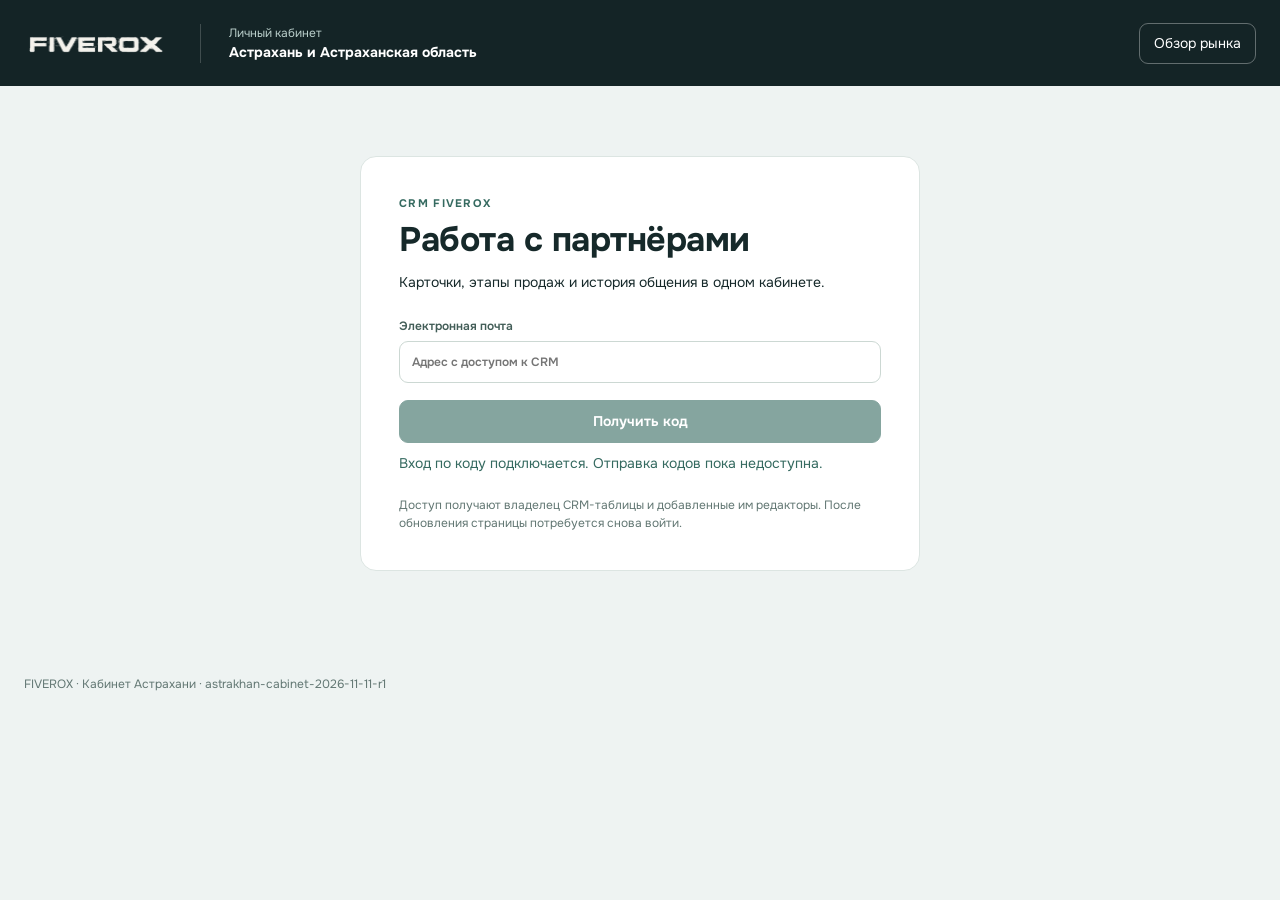
==== cabinet.html @ 1f2f1e9c "Add Astrakhan CRM cabinet, email login interface and server source" ====
<!doctype html>
<html lang="ru">
<head>
<meta charset="utf-8"><meta name="viewport" content="width=device-width,initial-scale=1">
<meta name="robots" content="noindex,nofollow"><meta name="referrer" content="no-referrer">
<title>Личный кабинет · FIVEROX Астрахань</title>
<link rel="stylesheet" href="cabinet.css"><script src="crm-config.js" defer></script><script src="cabinet.js" defer></script>
</head>
<body>
<a class="skip" href="#main">Перейти к содержимому</a>
<header class="bar"><div class="container brand"><a href="./index.html" aria-label="FIVEROX, обзор рынка"><img src="fiverox-logo.png" alt="FIVEROX" width="148" height="22"></a><div><span>Личный кабинет</span><strong>Астрахань и Астраханская область</strong></div><a class="back" href="./index.html#market">Обзор рынка</a></div></header>
<main id="main" class="container">
 <section id="login" class="login panel">
  <div class="eyebrow">CRM FIVEROX</div><h1>Работа с партнёрами</h1><p>Карточки, этапы продаж и история общения в одном кабинете.</p>
  <form id="requestCode"><label>Электронная почта<input name="email" type="email" autocomplete="email" maxlength="254" required placeholder="Адрес с доступом к CRM"></label><button class="primary" type="submit">Получить код</button></form>
  <form id="verifyCode" hidden><p id="destination"></p><label>Код из письма<input name="code" type="text" inputmode="numeric" autocomplete="one-time-code" pattern="[0-9]{8}" maxlength="8" required></label><div class="actions"><button class="primary" type="submit">Войти в кабинет</button><button type="button" id="changeEmail">Другой адрес</button><button type="button" id="resend">Отправить ещё раз</button></div></form>
  <p id="loginStatus" class="status" role="status"></p><p class="muted">Доступ получают владелец CRM-таблицы и добавленные им редакторы. После обновления страницы потребуется снова войти.</p>
 </section>
 <section id="workspace" hidden>
  <div class="heading"><div><div class="eyebrow">Кабинет менеджера</div><h1>Партнёры Астрахани</h1><p id="identity" class="muted"></p></div><div class="actions"><a id="crmSheet" class="button" hidden target="_blank" rel="noopener">Открыть CRM-таблицу</a><button id="refresh" type="button">Обновить</button><button id="logout" type="button">Выйти</button></div></div>
  <div id="metrics" class="metrics" aria-live="polite"></div>
  <section class="panel controls"><div class="toolbar"><div class="views" role="group" aria-label="Вид CRM"><button id="listMode" type="button" aria-pressed="true">Список</button><button id="boardMode" type="button" aria-pressed="false">Воронка</button><button id="queueMode" type="button" aria-pressed="false">Очередь</button><button id="auditMode" type="button" aria-pressed="false">Журнал</button></div><span id="count" class="muted"></span></div>
   <div class="filters"><label>Поиск<input id="search" type="search" placeholder="Название, город или ID"></label><label>Этап<select id="stageFilter"><option value="">Все этапы</option></select></label><label>Ответственный<select id="managerFilter"><option value="">Все менеджеры</option></select></label><label>Следующее действие<select id="dueFilter"><option value="">Все даты</option><option value="late">Просрочено</option><option value="today">Сегодня</option><option value="planned">Запланировано</option><option value="none">Без срока</option></select></label><label>Профиль<select id="qualificationFilter"><option value="">Вся база</option><option value="Подтверждено">Подтверждённые</option><option value="Кандидат">Кандидаты</option></select></label></div>
  </section>
  <p id="workspaceStatus" class="status" role="status"></p>
  <div id="layout" class="layout"><section id="results" class="panel results" aria-label="Точки CRM"></section><section id="record" class="panel editor-panel" hidden aria-label="Карточка CRM">
   <div class="toolbar"><h2 id="company" tabindex="-1"></h2><button id="reloadCard" type="button">Перечитать</button></div><p id="companyMeta" class="muted"></p><div id="contacts" class="contacts"></div><p id="cardFacts" class="muted"></p>
   <form id="editForm" class="edit-form">
    <div class="grid"><label>Этап<select name="stage" required></select></label><label>Ответственный<input name="manager" maxlength="254"></label><label>Приоритет<select name="priority"></select></label><label>Срок следующего действия<input name="due" type="date"></label></div>
    <label>Следующее действие<input name="next" maxlength="500"></label>
    <div class="grid"><label>Контактное лицо<input name="contact" maxlength="254"></label><label>Должность<input name="position" maxlength="254"></label><label>План первой сделки, ₽<input name="amount" type="number" min="0" max="1000000000000" step="0.01"></label><label>План закрытия<input name="closeDate" type="date"></label><label>Дата первой покупки<input name="purchaseDate" type="date"></label><label>Сумма первой покупки, ₽<input name="purchaseAmount" type="number" min="0" max="1000000000000" step="0.01"></label></div>
    <label>Причина отказа<input name="reason" maxlength="500"></label><label>Комментарий менеджера<textarea name="note" rows="3" maxlength="3000"></textarea></label>
    <div class="actions"><button class="primary" type="submit">Сохранить карточку</button><button id="discard" type="button">Отменить правки</button></div>
   </form><p id="cardStatus" class="status" role="status"></p><button id="retry" type="button" hidden>Повторить ту же операцию</button>
   <details id="historySection" open><summary>История общения</summary><form id="activityForm"><div class="grid"><label>Канал<select name="channel" required></select></label><label>Результат<select name="result" required></select></label></div><label>Суть разговора<textarea name="note" rows="2" maxlength="3000"></textarea></label><button type="submit">Записать касание</button></form><div id="history"></div></details>
   <details><summary>Изменения этой карточки</summary><div id="cardAudit"></div></details>
  </section></div>
  <section id="auditPanel" class="panel" hidden><h2>Журнал изменений</h2><p class="muted">Здесь отображаются изменения через кабинет. Прямые правки в Google Таблицах могут обходить этот журнал.</p><div id="auditEntries"></div></section>
  <details id="admin" class="panel admin" hidden><summary>Доступ и диагностика</summary><p>Выдайте менеджеру права редактора в закрытой CRM-таблице. Для отзыва удалите его доступ к файлу. Следующий запрос кабинета проверит актуальные права.</p><button type="button" id="diagnostics">Проверить отправку кодов</button><div id="diagnosticEntries"></div></details>
 </section>
</main>
<footer class="container muted">FIVEROX · Кабинет Астрахани · <span id="release"></span></footer>
</body></html>
---- cabinet.css ----
@font-face{font-family:Onest;src:url('onest-variable.ttf') format('truetype');font-weight:100 900;font-display:swap}
:root{font:14px/1.5 Onest,Arial,sans-serif;color:#16292a;background:#eef3f2;--green:#356a60;--line:#dce5e2;--muted:#627773}
*{box-sizing:border-box}body{margin:0}a{color:var(--green)}.container{width:min(1440px,calc(100% - 48px));margin:auto}.bar{background:#142426;color:white}.brand{display:flex;align-items:center;gap:28px;min-height:86px}.brand>div{display:grid;border-left:1px solid #ffffff30;padding-left:28px}.brand span{font-size:12px;color:#b9ceca}.brand strong{font-size:14px}.brand img{display:block;max-width:148px;object-fit:contain}.back{margin-left:auto;color:white;text-decoration:none;border:1px solid #ffffff55;border-radius:9px;padding:9px 14px}
h1,h2,h3,p{margin:0}h1{font-size:29px;line-height:1.2;letter-spacing:-.5px}h2{font-size:21px}h3{font-size:15px}.eyebrow{text-transform:uppercase;font-size:11px;letter-spacing:1.3px;font-weight:700;color:var(--green);margin-bottom:8px}.panel{background:white;border:1px solid var(--line);border-radius:16px;padding:23px;min-width:0}.muted{color:var(--muted);font-size:12px}.status{min-height:1.5em;margin:10px 0;color:#356a60;white-space:pre-wrap;overflow-wrap:anywhere}.status.error{color:#ad3333}.login{max-width:560px;margin:70px auto 80px;padding:38px}.login h1{font-size:34px;margin-bottom:12px}.login>p{margin-bottom:22px}.login form{display:grid;gap:17px;margin-top:24px}.login .muted{margin:18px 0 0}
input,select,textarea,button{font:inherit}label{display:grid;gap:6px;font-size:12px;font-weight:600;color:#425d57}input,select,textarea{width:100%;min-width:0;padding:11px 12px;border:1px solid #ccd8d3;border-radius:9px;background:white;color:#16292a}textarea{resize:vertical}button,.button{border:1px solid #cad8d2;border-radius:9px;background:#f9fbfa;color:#285b50;padding:10px 14px;font-weight:650;text-decoration:none;cursor:pointer;display:inline-block}button.primary{background:var(--green);color:white;border-color:var(--green)}button:hover,.button:hover{filter:brightness(.97)}button:disabled{cursor:wait;opacity:.6}:focus-visible{outline:3px solid #65a191;outline-offset:3px}.actions{display:flex;gap:9px;align-items:center;flex-wrap:wrap}.heading{display:flex;justify-content:space-between;gap:20px;align-items:center;margin:32px 0 20px}.heading .muted{margin-top:8px}
.metrics{display:grid;grid-template-columns:repeat(5,minmax(0,1fr));gap:12px;margin-bottom:20px}.metric{padding:16px 20px;background:white;border:1px solid var(--line);border-radius:12px}.metric span{display:block;color:var(--muted);font-size:12px}.metric strong{font-size:27px}.toolbar{display:flex;align-items:center;justify-content:space-between;gap:12px;flex-wrap:wrap}.views{display:flex;gap:6px}.views button[aria-pressed=true]{background:#dcebe6;border-color:#9cbdb0;color:#21483d}.filters{display:grid;grid-template-columns:1.6fr 1fr 1fr 1fr 1fr;gap:12px;margin-top:18px}.layout{display:grid;grid-template-columns:minmax(300px,.7fr) minmax(0,1.3fr);gap:18px;margin:16px 0}.layout.board-layout{grid-template-columns:1fr}.results{max-height:850px;overflow:auto;padding:16px}.record-button{display:block;width:100%;text-align:left;background:white;border:1px solid var(--line);padding:14px;margin-bottom:8px;font-weight:400}.record-button strong{display:block;font-size:15px;color:#172e29}.record-button p{font-size:12px;color:#627773;margin-top:5px}.record-button[aria-current=true]{background:#e7f1ed;border-color:#83af9e}.record-button.draggable{cursor:grab}.pill{display:inline-block;padding:2px 7px;border-radius:12px;background:#eef4f1;color:#42645a;font-size:11px;margin-top:6px}.pill.late{background:#f9e9e8;color:#973d36}.pill.today{background:#fff2d7;color:#846120}
.board{display:grid;grid-auto-flow:column;grid-auto-columns:minmax(200px,1fr);gap:12px;overflow:auto;padding-bottom:10px}.column{background:#f3f7f5;border:1px solid var(--line);border-radius:12px;padding:10px;min-height:210px}.column h3{display:flex;justify-content:space-between;gap:12px;min-height:52px}.column h3 span{font-size:12px;font-weight:500}.column.drop-target{outline:2px solid var(--green)}.column-list{max-height:390px;overflow:auto}.column .record-button{padding:10px}.board-layout .results{max-height:none}.editor-panel .toolbar{margin-bottom:10px}.editor-panel p{margin-top:10px}.contacts{display:flex;gap:12px;flex-wrap:wrap;margin-top:12px;overflow-wrap:anywhere}.edit-form{display:grid;gap:13px;margin-top:18px}.grid{display:grid;grid-template-columns:1fr 1fr;gap:13px}details{border-top:1px solid var(--line);padding-top:16px;margin-top:20px}summary{cursor:pointer;font-weight:700}details form{display:grid;gap:12px;margin:16px 0}.history-entry,.audit-entry{padding:14px 0;border-bottom:1px solid var(--line);overflow-wrap:anywhere}.history-entry p,.audit-entry p{white-space:pre-wrap;margin-top:5px}.audit-entry ul{padding-left:18px;margin:8px 0 0}.admin{margin:18px 0;background:white}.admin p{margin:15px 0;max-width:950px}.empty{padding:30px 10px;color:var(--muted)}footer{padding:24px 0 38px}.skip{position:absolute;left:-9999px}.skip:focus{left:10px;top:10px;background:white;padding:8px;z-index:99}[hidden]{display:none!important}
@media(max-width:1000px){.filters{grid-template-columns:repeat(3,minmax(0,1fr))}.layout{grid-template-columns:1fr}.results{max-height:360px}.board-layout .results{max-height:none}.metrics{grid-template-columns:repeat(3,minmax(0,1fr))}.heading{align-items:flex-start;flex-direction:column}}
@media(max-width:600px){.container{width:calc(100% - 28px)}.brand{gap:14px;min-height:76px;flex-wrap:wrap;padding:16px 0}.brand>div{border:0;padding:0}.brand img{width:115px}.brand span{font-size:10px}.brand strong{font-size:11px}.back{width:100%;text-align:center;padding:6px}.login{margin:24px auto;padding:24px}.login h1{font-size:28px}.filters,.grid{grid-template-columns:1fr}.metrics{grid-template-columns:1fr 1fr}.metric{padding:12px}.metric strong{font-size:24px}.views{width:100%;overflow:auto}.views button{white-space:nowrap;padding:9px 12px}.panel{padding:16px}.heading h1{font-size:26px}.heading .actions{width:100%}.heading .actions>*{flex:1;text-align:center}.board{grid-auto-columns:220px}.column-list{max-height:380px}.toolbar h2{font-size:20px}.status{font-size:13px}}
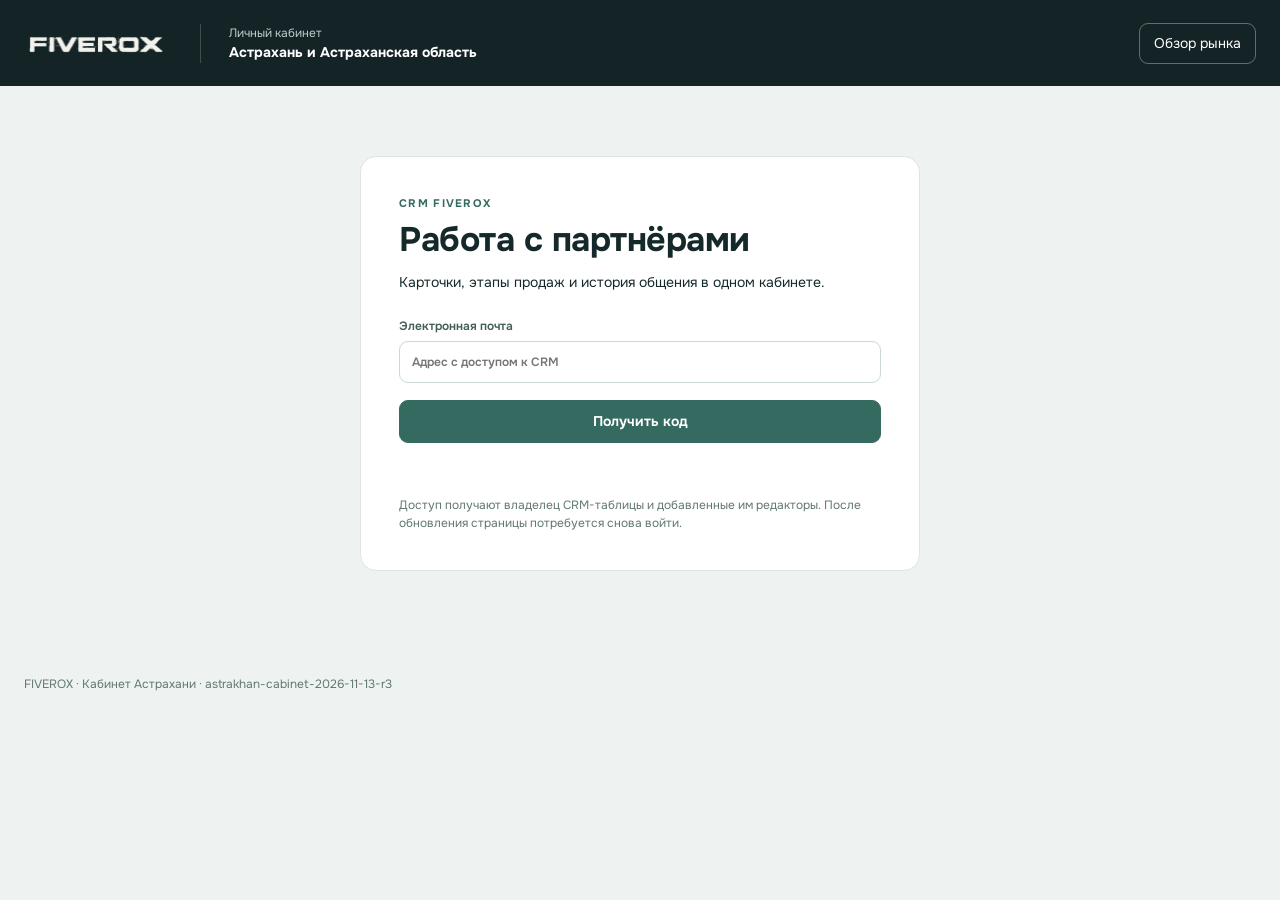
==== commit 6e2aed5a: "Keep card state on refresh and recover interrupted CRM writes" ====
--- a/cabinet.html
+++ b/cabinet.html
@@ -23,6 +23,7 @@
    <div class="filters"><label>Поиск<input id="search" type="search" placeholder="Название, город или ID"></label><label>Этап<select id="stageFilter"><option value="">Все этапы</option></select></label><label>Ответственный<select id="managerFilter"><option value="">Все менеджеры</option></select></label><label>Следующее действие<select id="dueFilter"><option value="">Все даты</option><option value="late">Просрочено</option><option value="today">Сегодня</option><option value="planned">Запланировано</option><option value="none">Без срока</option></select></label><label>Профиль<select id="qualificationFilter"><option value="">Вся база</option><option value="Подтверждено">Подтверждённые</option><option value="Кандидат">Кандидаты</option></select></label></div>
   </section>
   <p id="workspaceStatus" class="status" role="status"></p>
+  <div id="recovery" class="actions" hidden><button id="recover" type="button">Проверить результат</button><button id="retry" type="button" hidden>Подтвердить сохранение</button></div>
   <div id="layout" class="layout"><section id="results" class="panel results" aria-label="Точки CRM"></section><section id="record" class="panel editor-panel" hidden aria-label="Карточка CRM">
    <div class="toolbar"><h2 id="company" tabindex="-1"></h2><button id="reloadCard" type="button">Перечитать</button></div><p id="companyMeta" class="muted"></p><div id="contacts" class="contacts"></div><p id="cardFacts" class="muted"></p>
    <form id="editForm" class="edit-form">
@@ -31,7 +32,7 @@
     <div class="grid"><label>Контактное лицо<input name="contact" maxlength="254"></label><label>Должность<input name="position" maxlength="254"></label><label>План первой сделки, ₽<input name="amount" type="number" min="0" max="1000000000000" step="0.01"></label><label>План закрытия<input name="closeDate" type="date"></label><label>Дата первой покупки<input name="purchaseDate" type="date"></label><label>Сумма первой покупки, ₽<input name="purchaseAmount" type="number" min="0" max="1000000000000" step="0.01"></label></div>
     <label>Причина отказа<input name="reason" maxlength="500"></label><label>Комментарий менеджера<textarea name="note" rows="3" maxlength="3000"></textarea></label>
     <div class="actions"><button class="primary" type="submit">Сохранить карточку</button><button id="discard" type="button">Отменить правки</button></div>
-   </form><p id="cardStatus" class="status" role="status"></p><button id="retry" type="button" hidden>Повторить ту же операцию</button>
+   </form><p id="cardStatus" class="status" role="status"></p>
    <details id="historySection" open><summary>История общения</summary><form id="activityForm"><div class="grid"><label>Канал<select name="channel" required></select></label><label>Результат<select name="result" required></select></label></div><label>Суть разговора<textarea name="note" rows="2" maxlength="3000"></textarea></label><button type="submit">Записать касание</button></form><div id="history"></div></details>
    <details><summary>Изменения этой карточки</summary><div id="cardAudit"></div></details>
   </section></div>
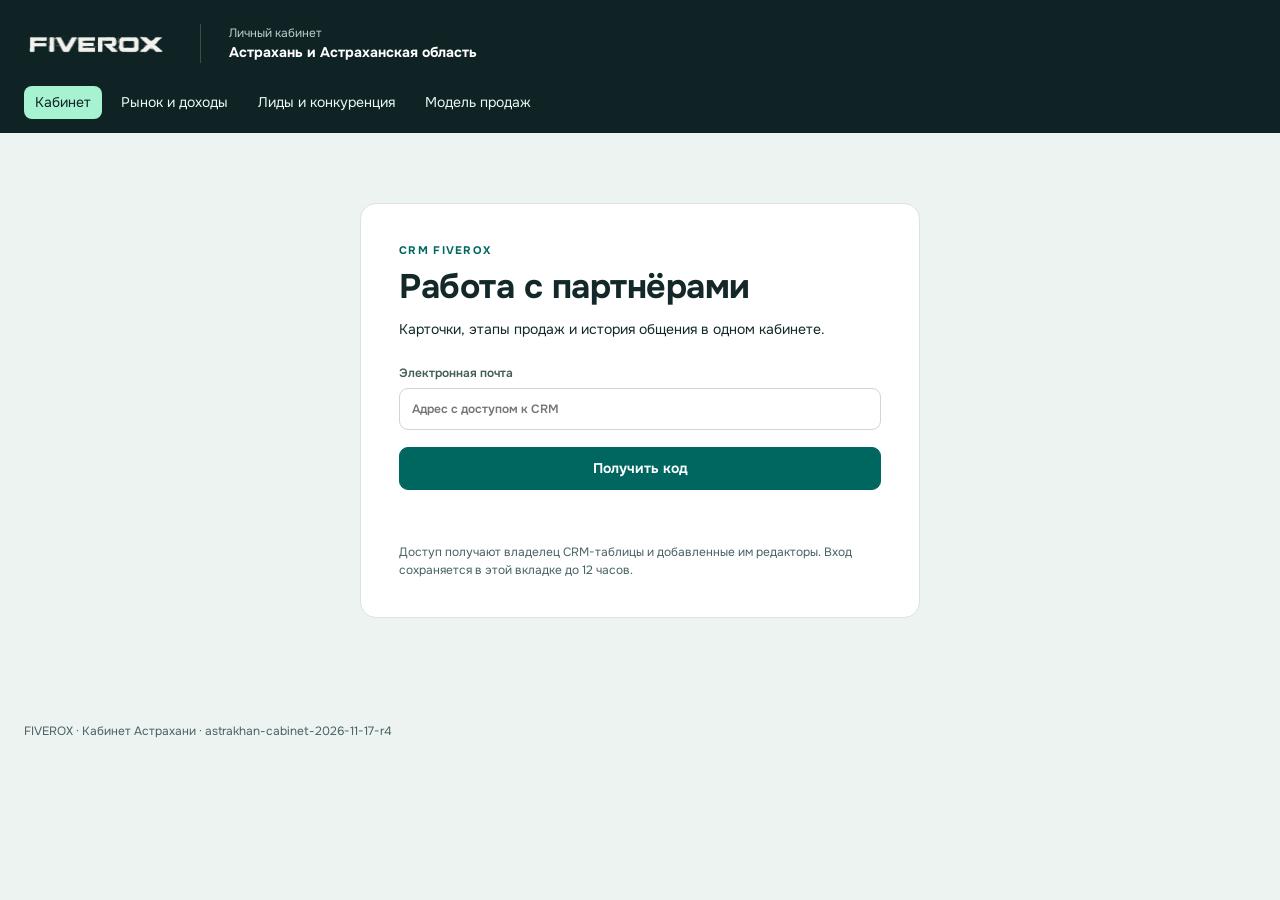
==== commit c27eb26c: "Ускорить кабинет Астрахани и связать его с исследованием" ====
--- a/cabinet.html
+++ b/cabinet.html
@@ -4,17 +4,28 @@
 <meta charset="utf-8"><meta name="viewport" content="width=device-width,initial-scale=1">
 <meta name="robots" content="noindex,nofollow"><meta name="referrer" content="no-referrer">
 <title>Личный кабинет · FIVEROX Астрахань</title>
-<link rel="stylesheet" href="cabinet.css"><script src="crm-config.js" defer></script><script src="cabinet.js" defer></script>
+<link rel="stylesheet" href="cabinet.css?v=r4"><script src="crm-config.js?v=r4" defer></script><script src="cabinet.js?v=r4" defer></script>
 </head>
 <body>
 <a class="skip" href="#main">Перейти к содержимому</a>
-<header class="bar"><div class="container brand"><a href="./index.html" aria-label="FIVEROX, обзор рынка"><img src="fiverox-logo.png" alt="FIVEROX" width="148" height="22"></a><div><span>Личный кабинет</span><strong>Астрахань и Астраханская область</strong></div><a class="back" href="./index.html#market">Обзор рынка</a></div></header>
+<header class="bar">
+ <div class="container brand"><a href="./index.html" aria-label="FIVEROX, обзор рынка"><img src="fiverox-logo.png" alt="FIVEROX" width="148" height="22"></a><div><span>Личный кабинет</span><strong>Астрахань и Астраханская область</strong></div></div>
+ <nav class="container sections" aria-label="Разделы FIVEROX">
+  <a href="#crm" data-section="crm">Кабинет</a>
+  <a href="#market" data-section="market">Рынок и доходы</a>
+  <a href="#leads" data-section="leads">Лиды и конкуренция</a>
+  <a href="#model" data-section="model">Модель продаж</a>
+ </nav>
+</header>
+<section id="research" hidden aria-label="Исследование Астрахани">
+ <iframe id="researchFrame" title="Рынок, лиды и модель продаж Астрахани" referrerpolicy="no-referrer" sandbox="allow-scripts allow-popups allow-popups-to-escape-sandbox"></iframe>
+</section>
 <main id="main" class="container">
  <section id="login" class="login panel">
   <div class="eyebrow">CRM FIVEROX</div><h1>Работа с партнёрами</h1><p>Карточки, этапы продаж и история общения в одном кабинете.</p>
   <form id="requestCode"><label>Электронная почта<input name="email" type="email" autocomplete="email" maxlength="254" required placeholder="Адрес с доступом к CRM"></label><button class="primary" type="submit">Получить код</button></form>
   <form id="verifyCode" hidden><p id="destination"></p><label>Код из письма<input name="code" type="text" inputmode="numeric" autocomplete="one-time-code" pattern="[0-9]{8}" maxlength="8" required></label><div class="actions"><button class="primary" type="submit">Войти в кабинет</button><button type="button" id="changeEmail">Другой адрес</button><button type="button" id="resend">Отправить ещё раз</button></div></form>
-  <p id="loginStatus" class="status" role="status"></p><p class="muted">Доступ получают владелец CRM-таблицы и добавленные им редакторы. После обновления страницы потребуется снова войти.</p>
+  <p id="loginStatus" class="status" role="status"></p><button id="resume" type="button" hidden>Повторить загрузку кабинета</button><p class="muted">Доступ получают владелец CRM-таблицы и добавленные им редакторы. Вход сохраняется в этой вкладке до 12 часов.</p>
  </section>
  <section id="workspace" hidden>
   <div class="heading"><div><div class="eyebrow">Кабинет менеджера</div><h1>Партнёры Астрахани</h1><p id="identity" class="muted"></p></div><div class="actions"><a id="crmSheet" class="button" hidden target="_blank" rel="noopener">Открыть CRM-таблицу</a><button id="refresh" type="button">Обновить</button><button id="logout" type="button">Выйти</button></div></div>
@@ -22,6 +33,7 @@
   <section class="panel controls"><div class="toolbar"><div class="views" role="group" aria-label="Вид CRM"><button id="listMode" type="button" aria-pressed="true">Список</button><button id="boardMode" type="button" aria-pressed="false">Воронка</button><button id="queueMode" type="button" aria-pressed="false">Очередь</button><button id="auditMode" type="button" aria-pressed="false">Журнал</button></div><span id="count" class="muted"></span></div>
    <div class="filters"><label>Поиск<input id="search" type="search" placeholder="Название, город или ID"></label><label>Этап<select id="stageFilter"><option value="">Все этапы</option></select></label><label>Ответственный<select id="managerFilter"><option value="">Все менеджеры</option></select></label><label>Следующее действие<select id="dueFilter"><option value="">Все даты</option><option value="late">Просрочено</option><option value="today">Сегодня</option><option value="planned">Запланировано</option><option value="none">Без срока</option></select></label><label>Профиль<select id="qualificationFilter"><option value="">Вся база</option><option value="Подтверждено">Подтверждённые</option><option value="Кандидат">Кандидаты</option></select></label></div>
   </section>
+  <p id="moveStatus" class="status" role="status"></p><div id="moveRetry" class="actions" hidden></div>
   <p id="workspaceStatus" class="status" role="status"></p>
   <div id="recovery" class="actions" hidden><button id="recover" type="button">Проверить результат</button><button id="retry" type="button" hidden>Подтвердить сохранение</button></div>
   <div id="layout" class="layout"><section id="results" class="panel results" aria-label="Точки CRM"></section><section id="record" class="panel editor-panel" hidden aria-label="Карточка CRM">
@@ -33,8 +45,8 @@
     <label>Причина отказа<input name="reason" maxlength="500"></label><label>Комментарий менеджера<textarea name="note" rows="3" maxlength="3000"></textarea></label>
     <div class="actions"><button class="primary" type="submit">Сохранить карточку</button><button id="discard" type="button">Отменить правки</button></div>
    </form><p id="cardStatus" class="status" role="status"></p>
-   <details id="historySection" open><summary>История общения</summary><form id="activityForm"><div class="grid"><label>Канал<select name="channel" required></select></label><label>Результат<select name="result" required></select></label></div><label>Суть разговора<textarea name="note" rows="2" maxlength="3000"></textarea></label><button type="submit">Записать касание</button></form><div id="history"></div></details>
-   <details><summary>Изменения этой карточки</summary><div id="cardAudit"></div></details>
+   <details id="historySection"><summary>История общения</summary><form id="activityForm"><div class="grid"><label>Канал<select name="channel" required></select></label><label>Результат<select name="result" required></select></label></div><label>Суть разговора<textarea name="note" rows="2" maxlength="3000"></textarea></label><button type="submit">Записать касание</button></form><div id="history"></div></details>
+   <details id="cardAuditSection"><summary>Изменения этой карточки</summary><div id="cardAudit"></div></details>
   </section></div>
   <section id="auditPanel" class="panel" hidden><h2>Журнал изменений</h2><p class="muted">Здесь отображаются изменения через кабинет. Прямые правки в Google Таблицах могут обходить этот журнал.</p><div id="auditEntries"></div></section>
   <details id="admin" class="panel admin" hidden><summary>Доступ и диагностика</summary><p>Выдайте менеджеру права редактора в закрытой CRM-таблице. Для отзыва удалите его доступ к файлу. Следующий запрос кабинета проверит актуальные права.</p><button type="button" id="diagnostics">Проверить отправку кодов</button><div id="diagnosticEntries"></div></details>
--- a/cabinet.css
+++ b/cabinet.css
@@ -1,9 +1,22 @@
 @font-face{font-family:Onest;src:url('onest-variable.ttf') format('truetype');font-weight:100 900;font-display:swap}
-:root{font:14px/1.5 Onest,Arial,sans-serif;color:#16292a;background:#eef3f2;--green:#356a60;--line:#dce5e2;--muted:#627773}
-*{box-sizing:border-box}body{margin:0}a{color:var(--green)}.container{width:min(1440px,calc(100% - 48px));margin:auto}.bar{background:#142426;color:white}.brand{display:flex;align-items:center;gap:28px;min-height:86px}.brand>div{display:grid;border-left:1px solid #ffffff30;padding-left:28px}.brand span{font-size:12px;color:#b9ceca}.brand strong{font-size:14px}.brand img{display:block;max-width:148px;object-fit:contain}.back{margin-left:auto;color:white;text-decoration:none;border:1px solid #ffffff55;border-radius:9px;padding:9px 14px}
+:root{font:14px/1.5 Onest,Arial,sans-serif;color:#14282a;background:#edf3f1;--green:#006760;--line:#d8e5e0;--muted:#486264}
+*{box-sizing:border-box}body{margin:0}a{color:var(--green)}.container{width:min(1440px,calc(100% - 48px));margin:auto}.bar{background:#102324;color:white}.brand{display:flex;align-items:center;gap:28px;min-height:86px}.brand>div{display:grid;border-left:1px solid #ffffff30;padding-left:28px}.brand span{font-size:12px;color:#b9ceca}.brand strong{font-size:14px}.brand img{display:block;max-width:148px;object-fit:contain}.back{margin-left:auto;color:white;text-decoration:none;border:1px solid #ffffff55;border-radius:9px;padding:9px 14px}
 h1,h2,h3,p{margin:0}h1{font-size:29px;line-height:1.2;letter-spacing:-.5px}h2{font-size:21px}h3{font-size:15px}.eyebrow{text-transform:uppercase;font-size:11px;letter-spacing:1.3px;font-weight:700;color:var(--green);margin-bottom:8px}.panel{background:white;border:1px solid var(--line);border-radius:16px;padding:23px;min-width:0}.muted{color:var(--muted);font-size:12px}.status{min-height:1.5em;margin:10px 0;color:#356a60;white-space:pre-wrap;overflow-wrap:anywhere}.status.error{color:#ad3333}.login{max-width:560px;margin:70px auto 80px;padding:38px}.login h1{font-size:34px;margin-bottom:12px}.login>p{margin-bottom:22px}.login form{display:grid;gap:17px;margin-top:24px}.login .muted{margin:18px 0 0}
 input,select,textarea,button{font:inherit}label{display:grid;gap:6px;font-size:12px;font-weight:600;color:#425d57}input,select,textarea{width:100%;min-width:0;padding:11px 12px;border:1px solid #ccd8d3;border-radius:9px;background:white;color:#16292a}textarea{resize:vertical}button,.button{border:1px solid #cad8d2;border-radius:9px;background:#f9fbfa;color:#285b50;padding:10px 14px;font-weight:650;text-decoration:none;cursor:pointer;display:inline-block}button.primary{background:var(--green);color:white;border-color:var(--green)}button:hover,.button:hover{filter:brightness(.97)}button:disabled{cursor:wait;opacity:.6}:focus-visible{outline:3px solid #65a191;outline-offset:3px}.actions{display:flex;gap:9px;align-items:center;flex-wrap:wrap}.heading{display:flex;justify-content:space-between;gap:20px;align-items:center;margin:32px 0 20px}.heading .muted{margin-top:8px}
 .metrics{display:grid;grid-template-columns:repeat(5,minmax(0,1fr));gap:12px;margin-bottom:20px}.metric{padding:16px 20px;background:white;border:1px solid var(--line);border-radius:12px}.metric span{display:block;color:var(--muted);font-size:12px}.metric strong{font-size:27px}.toolbar{display:flex;align-items:center;justify-content:space-between;gap:12px;flex-wrap:wrap}.views{display:flex;gap:6px}.views button[aria-pressed=true]{background:#dcebe6;border-color:#9cbdb0;color:#21483d}.filters{display:grid;grid-template-columns:1.6fr 1fr 1fr 1fr 1fr;gap:12px;margin-top:18px}.layout{display:grid;grid-template-columns:minmax(300px,.7fr) minmax(0,1.3fr);gap:18px;margin:16px 0}.layout.board-layout{grid-template-columns:1fr}.results{max-height:850px;overflow:auto;padding:16px}.record-button{display:block;width:100%;text-align:left;background:white;border:1px solid var(--line);padding:14px;margin-bottom:8px;font-weight:400}.record-button strong{display:block;font-size:15px;color:#172e29}.record-button p{font-size:12px;color:#627773;margin-top:5px}.record-button[aria-current=true]{background:#e7f1ed;border-color:#83af9e}.record-button.draggable{cursor:grab}.pill{display:inline-block;padding:2px 7px;border-radius:12px;background:#eef4f1;color:#42645a;font-size:11px;margin-top:6px}.pill.late{background:#f9e9e8;color:#973d36}.pill.today{background:#fff2d7;color:#846120}
 .board{display:grid;grid-auto-flow:column;grid-auto-columns:minmax(200px,1fr);gap:12px;overflow:auto;padding-bottom:10px}.column{background:#f3f7f5;border:1px solid var(--line);border-radius:12px;padding:10px;min-height:210px}.column h3{display:flex;justify-content:space-between;gap:12px;min-height:52px}.column h3 span{font-size:12px;font-weight:500}.column.drop-target{outline:2px solid var(--green)}.column-list{max-height:390px;overflow:auto}.column .record-button{padding:10px}.board-layout .results{max-height:none}.editor-panel .toolbar{margin-bottom:10px}.editor-panel p{margin-top:10px}.contacts{display:flex;gap:12px;flex-wrap:wrap;margin-top:12px;overflow-wrap:anywhere}.edit-form{display:grid;gap:13px;margin-top:18px}.grid{display:grid;grid-template-columns:1fr 1fr;gap:13px}details{border-top:1px solid var(--line);padding-top:16px;margin-top:20px}summary{cursor:pointer;font-weight:700}details form{display:grid;gap:12px;margin:16px 0}.history-entry,.audit-entry{padding:14px 0;border-bottom:1px solid var(--line);overflow-wrap:anywhere}.history-entry p,.audit-entry p{white-space:pre-wrap;margin-top:5px}.audit-entry ul{padding-left:18px;margin:8px 0 0}.admin{margin:18px 0;background:white}.admin p{margin:15px 0;max-width:950px}.empty{padding:30px 10px;color:var(--muted)}footer{padding:24px 0 38px}.skip{position:absolute;left:-9999px}.skip:focus{left:10px;top:10px;background:white;padding:8px;z-index:99}[hidden]{display:none!important}
 @media(max-width:1000px){.filters{grid-template-columns:repeat(3,minmax(0,1fr))}.layout{grid-template-columns:1fr}.results{max-height:360px}.board-layout .results{max-height:none}.metrics{grid-template-columns:repeat(3,minmax(0,1fr))}.heading{align-items:flex-start;flex-direction:column}}
 @media(max-width:600px){.container{width:calc(100% - 28px)}.brand{gap:14px;min-height:76px;flex-wrap:wrap;padding:16px 0}.brand>div{border:0;padding:0}.brand img{width:115px}.brand span{font-size:10px}.brand strong{font-size:11px}.back{width:100%;text-align:center;padding:6px}.login{margin:24px auto;padding:24px}.login h1{font-size:28px}.filters,.grid{grid-template-columns:1fr}.metrics{grid-template-columns:1fr 1fr}.metric{padding:12px}.metric strong{font-size:24px}.views{width:100%;overflow:auto}.views button{white-space:nowrap;padding:9px 12px}.panel{padding:16px}.heading h1{font-size:26px}.heading .actions{width:100%}.heading .actions>*{flex:1;text-align:center}.board{grid-auto-columns:220px}.column-list{max-height:380px}.toolbar h2{font-size:20px}.status{font-size:13px}}
+
+
+.sections{display:flex;flex-wrap:wrap;gap:8px;padding-block:0 14px}
+.sections a{color:#e9faf4;text-decoration:none;padding:6px 11px;border-radius:8px}
+.sections a[aria-current="page"]{background:#a7f2d1;color:#102324}
+#researchFrame{display:block;width:100%;height:calc(100dvh - 140px);min-height:360px;border:0}
+#moveStatus:empty{display:none}
+.record-button[data-move-state]{border-color:#c4964b}
+.move-state{display:block;margin-top:5px;color:#794c11;font-size:12px}
+.draggable{cursor:grab}
+.pointer-preview{position:fixed;z-index:20;pointer-events:none;max-width:240px;padding:10px 14px;border-radius:10px;background:#102324;color:#fff;box-shadow:0 8px 24px #10232433}
+body.board-dragging{user-select:none;cursor:grabbing}
+@media(max-width:600px){.sections{gap:4px}.sections a{padding:5px 8px;font-size:12px}}
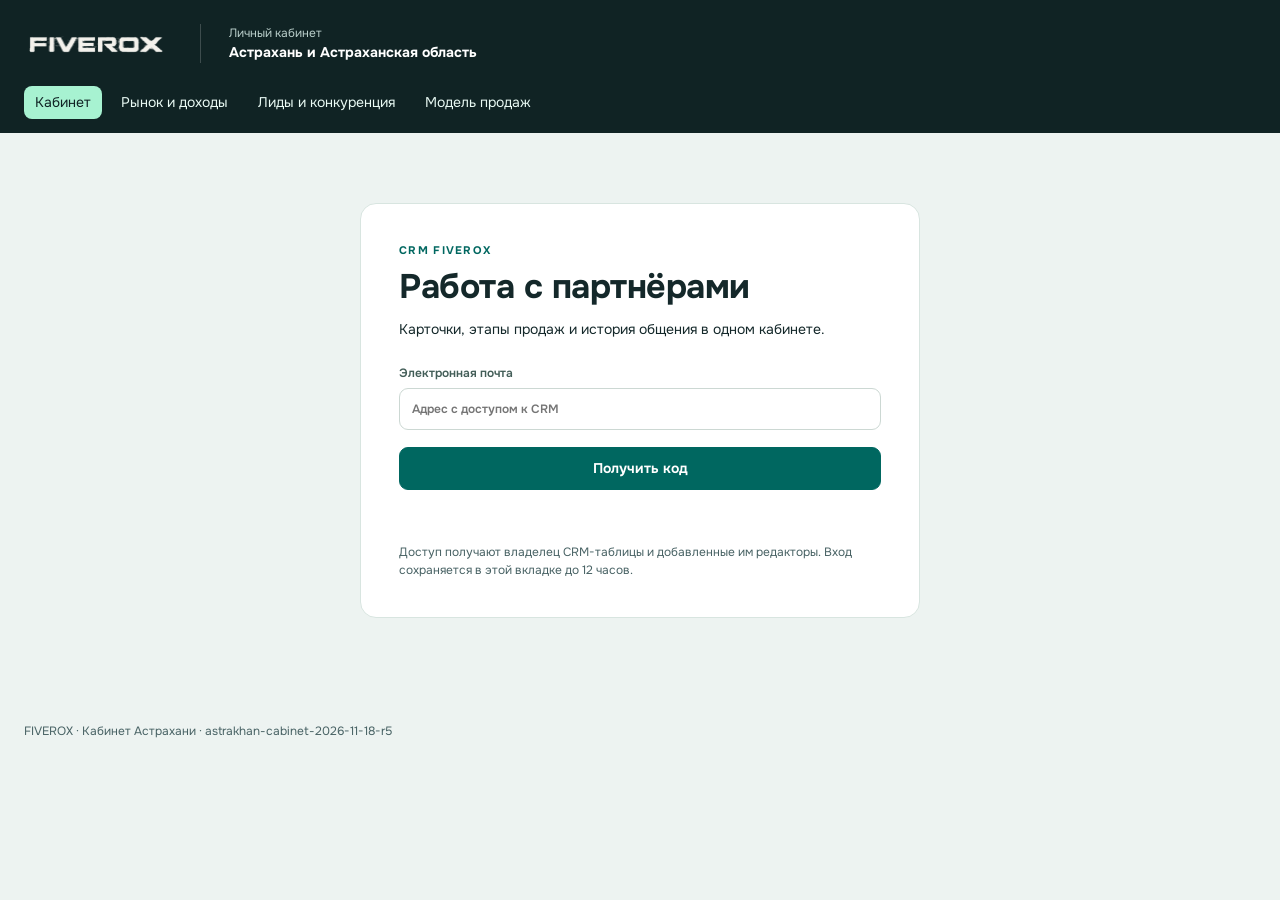
==== commit 81dfe620: "Сократить обновление CRM Астрахани до одного запроса и повторить чтение при сбое" ====
--- a/cabinet.html
+++ b/cabinet.html
@@ -4,7 +4,7 @@
 <meta charset="utf-8"><meta name="viewport" content="width=device-width,initial-scale=1">
 <meta name="robots" content="noindex,nofollow"><meta name="referrer" content="no-referrer">
 <title>Личный кабинет · FIVEROX Астрахань</title>
-<link rel="stylesheet" href="cabinet.css?v=r4"><script src="crm-config.js?v=r4" defer></script><script src="cabinet.js?v=r4" defer></script>
+<link rel="stylesheet" href="cabinet.css?v=r4"><script src="crm-config.js?v=r5" defer></script><script src="cabinet.js?v=r5" defer></script>
 </head>
 <body>
 <a class="skip" href="#main">Перейти к содержимому</a>
